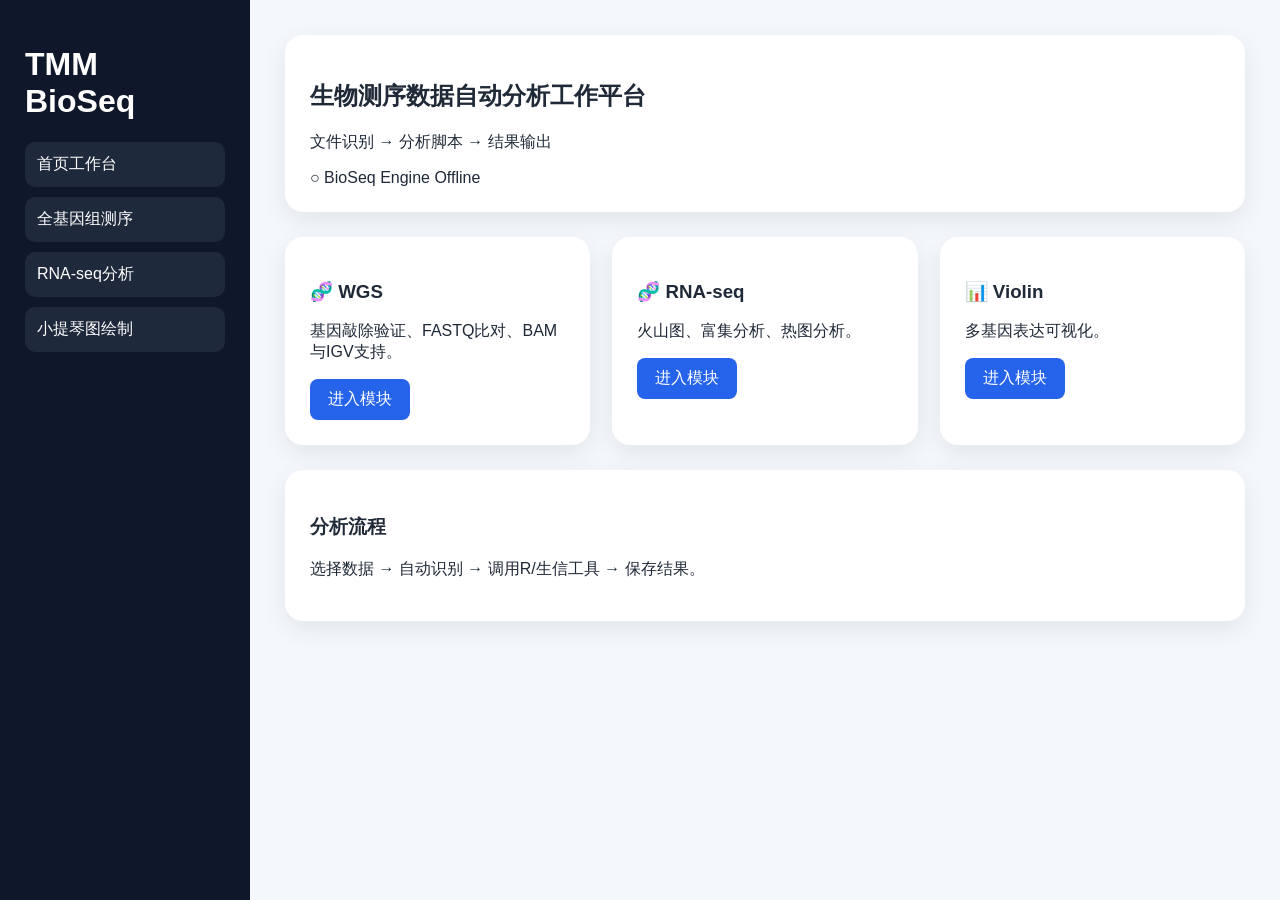
==== index.html @ 5883e207 "Update TMM homepage to v1 frontend" ====
<!DOCTYPE html>
<html lang="zh-CN">
<head>
<meta charset="UTF-8">
<meta name="viewport" content="width=device-width,initial-scale=1.0">
<title>TMM BioSeq Analysis Platform</title>
<link rel="stylesheet" href="assets/style.css">
</head>
<body>
<div class="layout">
<div class="sidebar">
<h1>TMM<br>BioSeq</h1>
<a href="index.html">首页工作台</a>
<a href="WGS/index.html">全基因组测序</a>
<a href="RNAseq/index.html">RNA-seq分析</a>
<a href="Violin/index.html">小提琴图绘制</a>
</div>
<div class="main">
<div class="header">
<h2>生物测序数据自动分析工作平台</h2>
<p>文件识别 → 分析脚本 → 结果输出</p>
<div id="engineStatus">检测分析引擎...</div>
</div>
<div class="cards">
<div class="card"><h3>🧬 WGS</h3><p>基因敲除验证、FASTQ比对、BAM与IGV支持。</p><a href="WGS/index.html">进入模块</a></div>
<div class="card"><h3>🧬 RNA-seq</h3><p>火山图、富集分析、热图分析。</p><a href="RNAseq/index.html">进入模块</a></div>
<div class="card"><h3>📊 Violin</h3><p>多基因表达可视化。</p><a href="Violin/index.html">进入模块</a></div>
</div>
<div class="panel"><h3>分析流程</h3><p>选择数据 → 自动识别 → 调用R/生信工具 → 保存结果。</p></div>
</div>
</div>
<script src="assets/app.js"></script>
</body>
</html>
---- assets/style.css ----
*{box-sizing:border-box}body{margin:0;font-family:"Microsoft YaHei",Arial;background:#f4f7fb;color:#1f2937}.navbar{height:64px;background:#fff;padding:0 35px;display:flex;align-items:center;gap:25px;border-bottom:1px solid #ddd}.navbar a{text-decoration:none;color:#334155}.layout{display:flex;min-height:100vh}.sidebar{width:250px;background:#0f172a;color:white;padding:25px}.sidebar a{display:block;color:white;text-decoration:none;padding:12px;margin:10px 0;background:#1e293b;border-radius:10px}.main{flex:1;padding:35px}.card,.panel,.header{background:white;border-radius:18px;padding:25px;margin-bottom:25px;box-shadow:0 8px 25px rgba(0,0,0,.08)}.cards{display:grid;grid-template-columns:repeat(3,1fr);gap:22px}.card a,button{display:inline-block;padding:10px 18px;background:#2563eb;color:white;border:0;border-radius:8px;text-decoration:none;cursor:pointer}.result{padding:20px;background:#fff;border-left:4px solid #2563eb;border-radius:10px}@media(max-width:900px){.cards{grid-template-columns:1fr}.sidebar{display:none}}
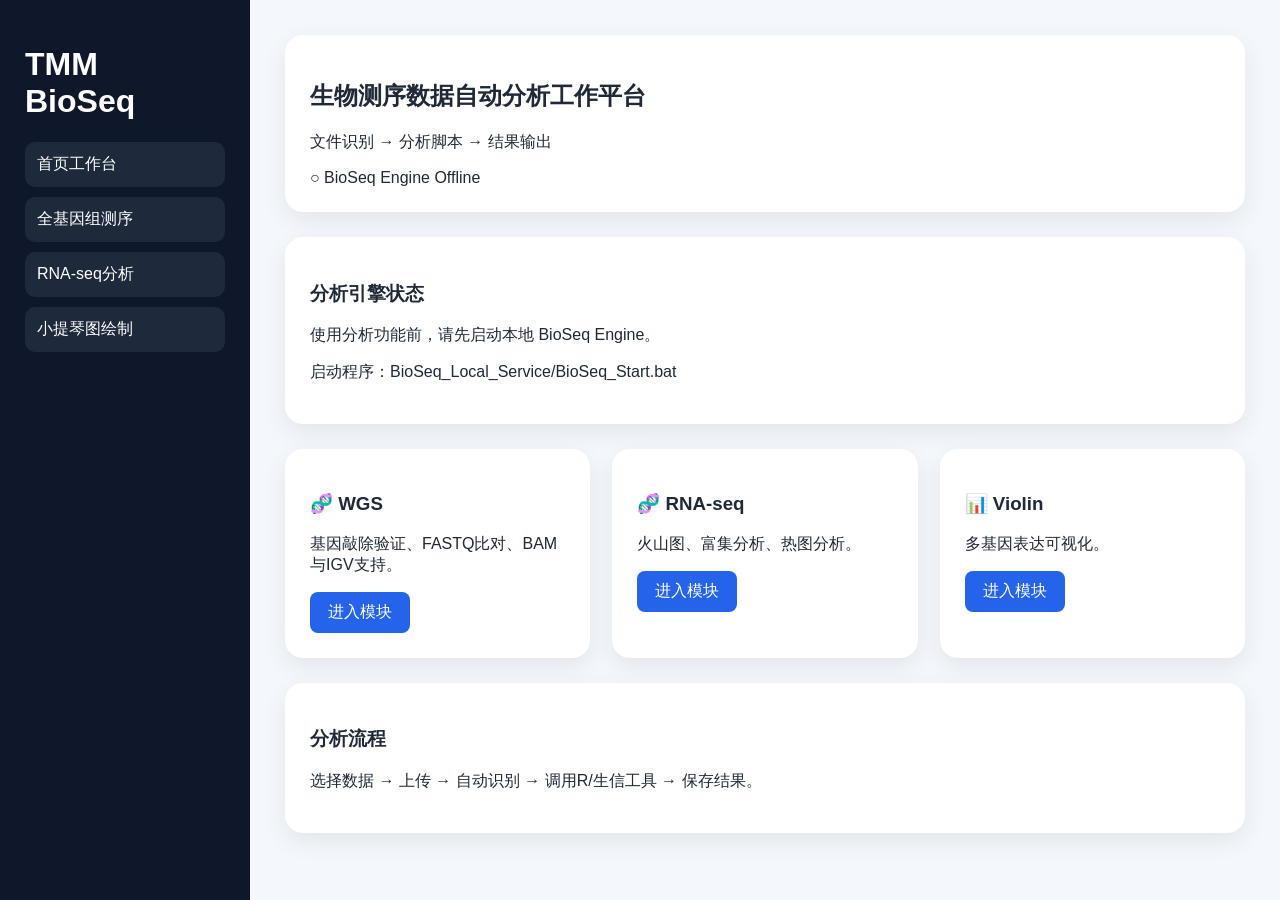
==== commit da3c364b: "Add BioSeq engine operation panel" ====
--- a/index.html
+++ b/index.html
@@ -21,12 +21,19 @@
 <p>文件识别 → 分析脚本 → 结果输出</p>
 <div id="engineStatus">检测分析引擎...</div>
 </div>
+
+<div class="panel">
+<h3>分析引擎状态</h3>
+<p>使用分析功能前，请先启动本地 BioSeq Engine。</p>
+<p>启动程序：BioSeq_Local_Service/BioSeq_Start.bat</p>
+</div>
+
 <div class="cards">
 <div class="card"><h3>🧬 WGS</h3><p>基因敲除验证、FASTQ比对、BAM与IGV支持。</p><a href="WGS/index.html">进入模块</a></div>
 <div class="card"><h3>🧬 RNA-seq</h3><p>火山图、富集分析、热图分析。</p><a href="RNAseq/index.html">进入模块</a></div>
 <div class="card"><h3>📊 Violin</h3><p>多基因表达可视化。</p><a href="Violin/index.html">进入模块</a></div>
 </div>
-<div class="panel"><h3>分析流程</h3><p>选择数据 → 自动识别 → 调用R/生信工具 → 保存结果。</p></div>
+<div class="panel"><h3>分析流程</h3><p>选择数据 → 上传 → 自动识别 → 调用R/生信工具 → 保存结果。</p></div>
 </div>
 </div>
 <script src="assets/app.js"></script>
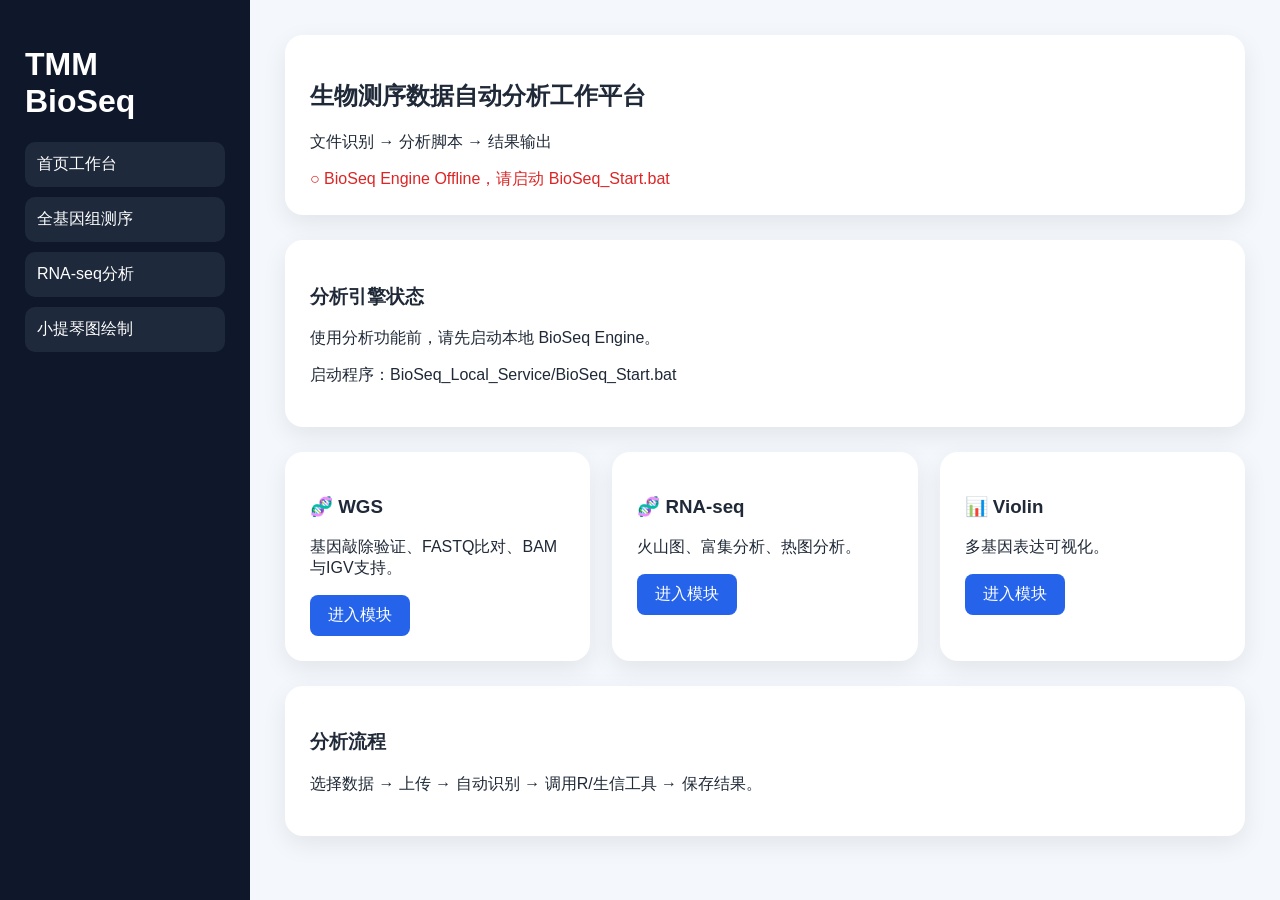
==== commit 889dc85a: "Fix module routes to updated pages" ====
--- a/index.html
+++ b/index.html
@@ -11,9 +11,9 @@
 <div class="sidebar">
 <h1>TMM<br>BioSeq</h1>
 <a href="index.html">首页工作台</a>
-<a href="WGS/index.html">全基因组测序</a>
-<a href="RNAseq/index.html">RNA-seq分析</a>
-<a href="Violin/index.html">小提琴图绘制</a>
+<a href="modules/WGS/index.html">全基因组测序</a>
+<a href="modules/RNAseq/index.html">RNA-seq分析</a>
+<a href="modules/Violin/index.html">小提琴图绘制</a>
 </div>
 <div class="main">
 <div class="header">
@@ -21,17 +21,15 @@
 <p>文件识别 → 分析脚本 → 结果输出</p>
 <div id="engineStatus">检测分析引擎...</div>
 </div>
-
 <div class="panel">
 <h3>分析引擎状态</h3>
 <p>使用分析功能前，请先启动本地 BioSeq Engine。</p>
 <p>启动程序：BioSeq_Local_Service/BioSeq_Start.bat</p>
 </div>
-
 <div class="cards">
-<div class="card"><h3>🧬 WGS</h3><p>基因敲除验证、FASTQ比对、BAM与IGV支持。</p><a href="WGS/index.html">进入模块</a></div>
-<div class="card"><h3>🧬 RNA-seq</h3><p>火山图、富集分析、热图分析。</p><a href="RNAseq/index.html">进入模块</a></div>
-<div class="card"><h3>📊 Violin</h3><p>多基因表达可视化。</p><a href="Violin/index.html">进入模块</a></div>
+<div class="card"><h3>🧬 WGS</h3><p>基因敲除验证、FASTQ比对、BAM与IGV支持。</p><a href="modules/WGS/index.html">进入模块</a></div>
+<div class="card"><h3>🧬 RNA-seq</h3><p>火山图、富集分析、热图分析。</p><a href="modules/RNAseq/index.html">进入模块</a></div>
+<div class="card"><h3>📊 Violin</h3><p>多基因表达可视化。</p><a href="modules/Violin/index.html">进入模块</a></div>
 </div>
 <div class="panel"><h3>分析流程</h3><p>选择数据 → 上传 → 自动识别 → 调用R/生信工具 → 保存结果。</p></div>
 </div>
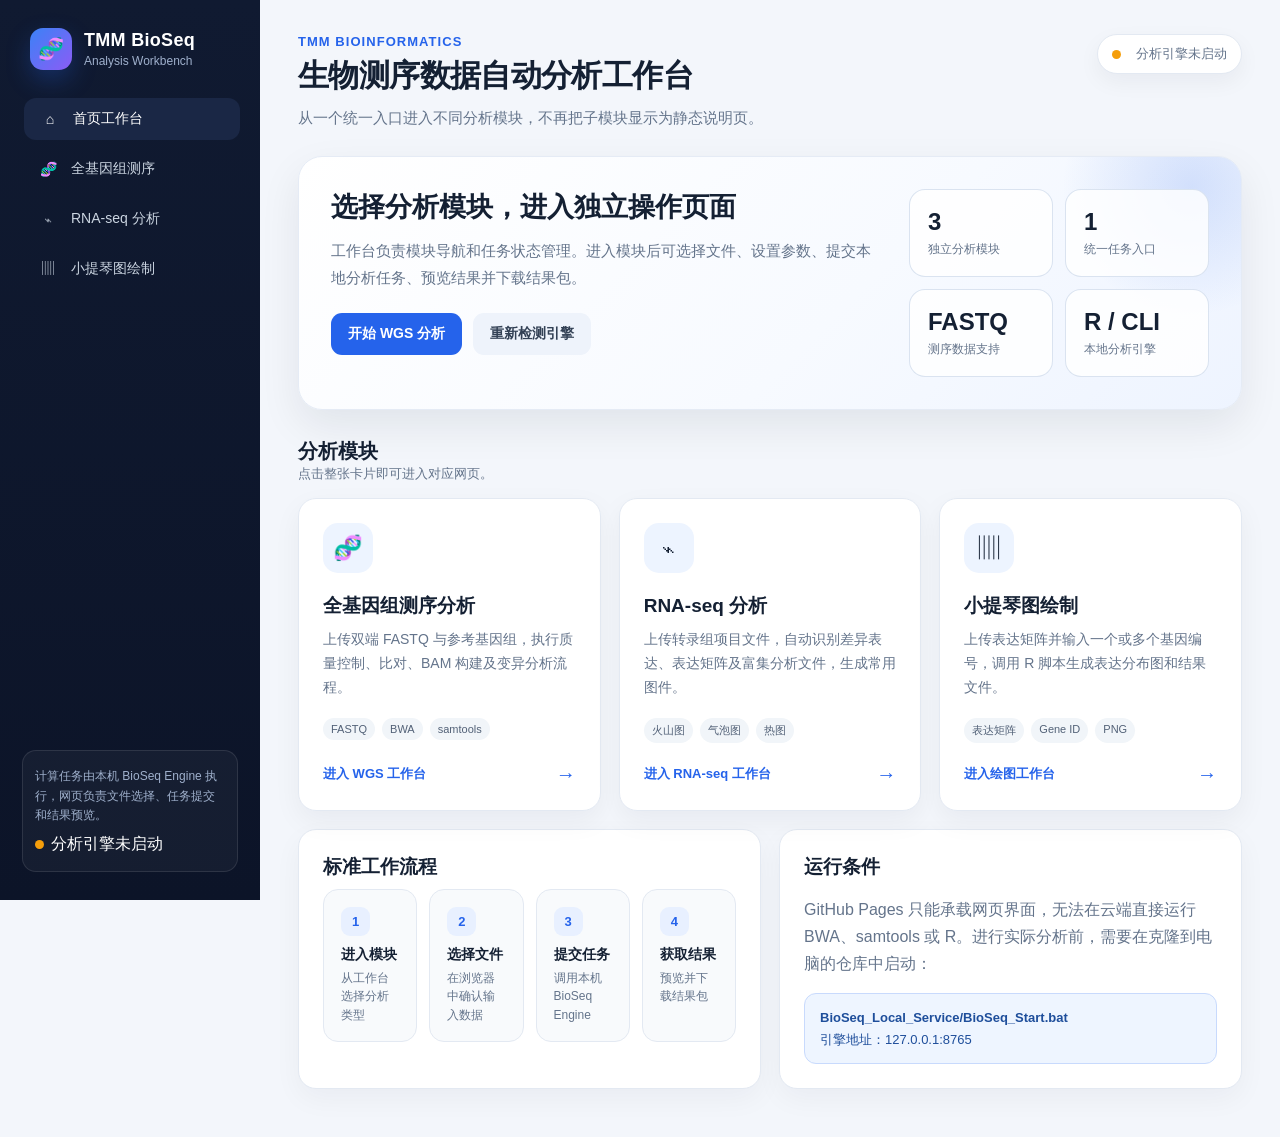
==== commit 573d4076: "Replace homepage with clickable BioSeq workbench" ====
--- a/index.html
+++ b/index.html
@@ -3,37 +3,82 @@
 <head>
 <meta charset="UTF-8">
 <meta name="viewport" content="width=device-width,initial-scale=1.0">
-<title>TMM BioSeq Analysis Platform</title>
-<link rel="stylesheet" href="assets/style.css">
+<meta http-equiv="Cache-Control" content="no-cache, no-store, must-revalidate">
+<title>TMM BioSeq 生物测序分析工作台</title>
+<link rel="stylesheet" href="assets/style.css?v=20260729-2">
 </head>
 <body>
-<div class="layout">
-<div class="sidebar">
-<h1>TMM<br>BioSeq</h1>
-<a href="index.html">首页工作台</a>
-<a href="modules/WGS/index.html">全基因组测序</a>
-<a href="modules/RNAseq/index.html">RNA-seq分析</a>
-<a href="modules/Violin/index.html">小提琴图绘制</a>
+<div class="app-shell">
+  <aside class="sidebar">
+    <div class="brand"><div class="brand-mark">🧬</div><div><strong>TMM BioSeq</strong><span>Analysis Workbench</span></div></div>
+    <nav class="side-nav">
+      <a class="active" href="./"><span class="nav-icon">⌂</span>首页工作台</a>
+      <a href="WGS/?v=20260729-2"><span class="nav-icon">🧬</span>全基因组测序</a>
+      <a href="RNAseq/?v=20260729-2"><span class="nav-icon">⌁</span>RNA-seq 分析</a>
+      <a href="Violin/?v=20260729-2"><span class="nav-icon">▥</span>小提琴图绘制</a>
+    </nav>
+    <div class="sidebar-footer">
+      <p>计算任务由本机 BioSeq Engine 执行，网页负责文件选择、任务提交和结果预览。</p>
+      <div data-engine-status><span class="engine-dot"></span>正在检测分析引擎…</div>
+    </div>
+  </aside>
+
+  <main class="main-content">
+    <div class="topbar">
+      <div><p class="eyebrow">TMM BIOINFORMATICS</p><h1>生物测序数据自动分析工作台</h1><p class="subtitle">从一个统一入口进入不同分析模块，不再把子模块显示为静态说明页。</p></div>
+      <div class="status-pill" data-engine-status><span class="engine-dot"></span>正在检测分析引擎…</div>
+    </div>
+
+    <section class="hero">
+      <div class="hero-copy">
+        <h2>选择分析模块，进入独立操作页面</h2>
+        <p>工作台负责模块导航和任务状态管理。进入模块后可选择文件、设置参数、提交本地分析任务、预览结果并下载结果包。</p>
+        <div class="hero-actions">
+          <a class="btn" href="WGS/?v=20260729-2">开始 WGS 分析</a>
+          <button class="btn secondary" type="button" onclick="checkEngine()">重新检测引擎</button>
+        </div>
+      </div>
+      <div class="hero-metrics">
+        <div class="metric"><strong>3</strong><span>独立分析模块</span></div>
+        <div class="metric"><strong>1</strong><span>统一任务入口</span></div>
+        <div class="metric"><strong>FASTQ</strong><span>测序数据支持</span></div>
+        <div class="metric"><strong>R / CLI</strong><span>本地分析引擎</span></div>
+      </div>
+    </section>
+
+    <div class="section-heading"><div><h2>分析模块</h2><p>点击整张卡片即可进入对应网页。</p></div></div>
+    <section class="module-grid">
+      <a class="module-card" href="WGS/?v=20260729-2">
+        <div class="module-icon">🧬</div><h3>全基因组测序分析</h3>
+        <p>上传双端 FASTQ 与参考基因组，执行质量控制、比对、BAM 构建及变异分析流程。</p>
+        <div class="tag-row"><span class="tag">FASTQ</span><span class="tag">BWA</span><span class="tag">samtools</span></div>
+        <div class="module-enter"><span>进入 WGS 工作台</span><b>→</b></div>
+      </a>
+      <a class="module-card" href="RNAseq/?v=20260729-2">
+        <div class="module-icon">⌁</div><h3>RNA-seq 分析</h3>
+        <p>上传转录组项目文件，自动识别差异表达、表达矩阵及富集分析文件，生成常用图件。</p>
+        <div class="tag-row"><span class="tag">火山图</span><span class="tag">气泡图</span><span class="tag">热图</span></div>
+        <div class="module-enter"><span>进入 RNA-seq 工作台</span><b>→</b></div>
+      </a>
+      <a class="module-card" href="Violin/?v=20260729-2">
+        <div class="module-icon">▥</div><h3>小提琴图绘制</h3>
+        <p>上传表达矩阵并输入一个或多个基因编号，调用 R 脚本生成表达分布图和结果文件。</p>
+        <div class="tag-row"><span class="tag">表达矩阵</span><span class="tag">Gene ID</span><span class="tag">PNG</span></div>
+        <div class="module-enter"><span>进入绘图工作台</span><b>→</b></div>
+      </a>
+    </section>
+
+    <section class="panel-grid">
+      <div class="panel"><h3>标准工作流程</h3><div class="workflow">
+        <div class="workflow-step"><strong>1</strong><b>进入模块</b><span>从工作台选择分析类型</span></div>
+        <div class="workflow-step"><strong>2</strong><b>选择文件</b><span>在浏览器中确认输入数据</span></div>
+        <div class="workflow-step"><strong>3</strong><b>提交任务</b><span>调用本机 BioSeq Engine</span></div>
+        <div class="workflow-step"><strong>4</strong><b>获取结果</b><span>预览并下载结果包</span></div>
+      </div></div>
+      <div class="panel"><h3>运行条件</h3><p>GitHub Pages 只能承载网页界面，无法在云端直接运行 BWA、samtools 或 R。进行实际分析前，需要在克隆到电脑的仓库中启动：</p><div class="notice info"><strong>BioSeq_Local_Service/BioSeq_Start.bat</strong><br>引擎地址：127.0.0.1:8765</div></div>
+    </section>
+  </main>
 </div>
-<div class="main">
-<div class="header">
-<h2>生物测序数据自动分析工作平台</h2>
-<p>文件识别 → 分析脚本 → 结果输出</p>
-<div id="engineStatus">检测分析引擎...</div>
-</div>
-<div class="panel">
-<h3>分析引擎状态</h3>
-<p>使用分析功能前，请先启动本地 BioSeq Engine。</p>
-<p>启动程序：BioSeq_Local_Service/BioSeq_Start.bat</p>
-</div>
-<div class="cards">
-<div class="card"><h3>🧬 WGS</h3><p>基因敲除验证、FASTQ比对、BAM与IGV支持。</p><a href="modules/WGS/index.html">进入模块</a></div>
-<div class="card"><h3>🧬 RNA-seq</h3><p>火山图、富集分析、热图分析。</p><a href="modules/RNAseq/index.html">进入模块</a></div>
-<div class="card"><h3>📊 Violin</h3><p>多基因表达可视化。</p><a href="modules/Violin/index.html">进入模块</a></div>
-</div>
-<div class="panel"><h3>分析流程</h3><p>选择数据 → 上传 → 自动识别 → 调用R/生信工具 → 保存结果。</p></div>
-</div>
-</div>
-<script src="assets/app.js"></script>
+<script src="assets/app.js?v=20260729-2"></script>
 </body>
 </html>
--- a/assets/style.css
+++ b/assets/style.css
@@ -1 +1 @@
-*{box-sizing:border-box}body{margin:0;font-family:"Microsoft YaHei",Arial;background:#f4f7fb;color:#1f2937}.navbar{height:64px;background:#fff;padding:0 35px;display:flex;align-items:center;gap:25px;border-bottom:1px solid #ddd}.navbar a{text-decoration:none;color:#334155}.layout{display:flex;min-height:100vh}.sidebar{width:250px;background:#0f172a;color:white;padding:25px}.sidebar a{display:block;color:white;text-decoration:none;padding:12px;margin:10px 0;background:#1e293b;border-radius:10px}.main{flex:1;padding:35px}.card,.panel,.header{background:white;border-radius:18px;padding:25px;margin-bottom:25px;box-shadow:0 8px 25px rgba(0,0,0,.08)}.cards{display:grid;grid-template-columns:repeat(3,1fr);gap:22px}.card a,button{display:inline-block;padding:10px 18px;background:#2563eb;color:white;border:0;border-radius:8px;text-decoration:none;cursor:pointer}.result{padding:20px;background:#fff;border-left:4px solid #2563eb;border-radius:10px}@media(max-width:900px){.cards{grid-template-columns:1fr}.sidebar{display:none}}+:root{--bg:#f3f6fb;--surface:#ffffff;--surface-soft:#f8fafc;--text:#142033;--muted:#64748b;--line:#e3e9f2;--primary:#2563eb;--primary-dark:#1d4ed8;--success:#059669;--danger:#dc2626;--sidebar:#101a31;--sidebar-soft:#1a2745;--shadow:0 16px 40px rgba(15,23,42,.08);--radius:18px}*{box-sizing:border-box}html{min-height:100%;background:var(--bg)}body{margin:0;min-height:100vh;font-family:"Microsoft YaHei","PingFang SC",Arial,sans-serif;background:var(--bg);color:var(--text)}a{color:inherit}.app-shell{display:grid;grid-template-columns:260px minmax(0,1fr);min-height:100vh}.sidebar{position:sticky;top:0;height:100vh;padding:28px 22px;background:linear-gradient(180deg,#101a31 0%,#0c1428 100%);color:#fff;display:flex;flex-direction:column}.brand{display:flex;align-items:center;gap:12px;padding:0 8px 28px}.brand-mark{width:42px;height:42px;border-radius:13px;display:grid;place-items:center;background:linear-gradient(135deg,#3b82f6,#8b5cf6);font-size:21px;box-shadow:0 10px 24px rgba(37,99,235,.28)}.brand strong{display:block;font-size:18px;letter-spacing:.3px}.brand span{display:block;margin-top:3px;color:#9fb0cc;font-size:12px}.side-nav{display:grid;gap:8px}.side-nav a{display:flex;align-items:center;gap:11px;padding:12px 14px;border-radius:12px;color:#cbd5e1;text-decoration:none;font-size:14px;transition:.2s ease}.side-nav a:hover,.side-nav a.active{background:var(--sidebar-soft);color:#fff;transform:translateX(2px)}.side-nav .nav-icon{width:24px;text-align:center}.sidebar-footer{margin-top:auto;padding:16px 12px;border:1px solid rgba(255,255,255,.1);border-radius:14px;background:rgba(255,255,255,.04)}.sidebar-footer p{margin:0 0 9px;color:#9fb0cc;font-size:12px;line-height:1.6}.engine-dot{display:inline-block;width:9px;height:9px;border-radius:50%;margin-right:7px;background:#f59e0b}.engine-dot.online{background:#10b981}.main-content{min-width:0;padding:34px 38px 48px}.topbar{display:flex;justify-content:space-between;align-items:flex-start;gap:24px;margin-bottom:26px}.eyebrow{margin:0 0 8px;color:var(--primary);font-size:13px;font-weight:700;letter-spacing:.08em;text-transform:uppercase}.topbar h1{margin:0;font-size:31px;line-height:1.25;letter-spacing:-.02em}.subtitle{margin:9px 0 0;color:var(--muted);font-size:15px;line-height:1.7}.status-pill{flex:0 0 auto;display:flex;align-items:center;gap:8px;padding:10px 14px;border:1px solid var(--line);border-radius:999px;background:var(--surface);color:var(--muted);font-size:13px;box-shadow:0 8px 22px rgba(15,23,42,.05)}.hero{position:relative;overflow:hidden;display:grid;grid-template-columns:minmax(0,1.45fr) minmax(300px,.55fr);gap:28px;padding:32px;border-radius:24px;background:linear-gradient(135deg,#ffffff 0%,#f7faff 58%,#eef4ff 100%);border:1px solid #e5ebf5;box-shadow:var(--shadow);margin-bottom:26px}.hero:after{content:"";position:absolute;right:-80px;top:-100px;width:260px;height:260px;border-radius:50%;background:radial-gradient(circle,rgba(37,99,235,.16),rgba(37,99,235,0) 70%)}.hero-copy{position:relative;z-index:1}.hero h2{margin:0 0 12px;font-size:27px}.hero p{max-width:720px;margin:0;color:var(--muted);font-size:15px;line-height:1.8}.hero-actions{display:flex;flex-wrap:wrap;gap:11px;margin-top:22px}.hero-metrics{position:relative;z-index:1;display:grid;grid-template-columns:1fr 1fr;gap:12px}.metric{padding:18px;border-radius:16px;background:rgba(255,255,255,.82);border:1px solid rgba(214,224,239,.9)}.metric strong{display:block;font-size:24px}.metric span{display:block;margin-top:5px;color:var(--muted);font-size:12px}.section-heading{display:flex;justify-content:space-between;align-items:end;gap:18px;margin:28px 0 15px}.section-heading h2{margin:0;font-size:20px}.section-heading p{margin:0;color:var(--muted);font-size:13px}.module-grid{display:grid;grid-template-columns:repeat(3,minmax(0,1fr));gap:18px}.module-card{position:relative;display:flex;flex-direction:column;min-height:250px;padding:24px;border:1px solid var(--line);border-radius:var(--radius);background:var(--surface);text-decoration:none;box-shadow:0 10px 28px rgba(15,23,42,.05);transition:.22s ease}.module-card:hover{transform:translateY(-5px);border-color:#b8cdf8;box-shadow:0 20px 42px rgba(37,99,235,.12)}.module-icon{width:50px;height:50px;border-radius:15px;display:grid;place-items:center;background:#edf4ff;font-size:24px;margin-bottom:20px}.module-card h3{margin:0 0 9px;font-size:19px}.module-card p{margin:0;color:var(--muted);font-size:14px;line-height:1.7}.tag-row{display:flex;flex-wrap:wrap;gap:7px;margin:18px 0 20px}.tag{padding:5px 8px;border-radius:999px;background:#f1f5f9;color:#526177;font-size:11px}.module-enter{margin-top:auto;display:flex;align-items:center;justify-content:space-between;color:var(--primary);font-size:13px;font-weight:700}.module-enter b{font-size:20px;transition:.2s}.module-card:hover .module-enter b{transform:translateX(4px)}.panel-grid{display:grid;grid-template-columns:1fr 1fr;gap:18px;margin-top:18px}.panel,.result-panel{background:var(--surface);border:1px solid var(--line);border-radius:var(--radius);padding:24px;box-shadow:0 10px 28px rgba(15,23,42,.045)}.panel h2,.panel h3,.result-panel h3{margin:0 0 9px}.panel p,.result-panel p{color:var(--muted);line-height:1.7}.workflow{display:grid;grid-template-columns:repeat(4,1fr);gap:12px}.workflow-step{padding:17px;border-radius:15px;background:var(--surface-soft);border:1px solid var(--line)}.workflow-step strong{display:grid;place-items:center;width:29px;height:29px;border-radius:9px;background:#e8f0ff;color:var(--primary);font-size:13px;margin-bottom:10px}.workflow-step b{display:block;font-size:14px}.workflow-step span{display:block;margin-top:5px;color:var(--muted);font-size:12px;line-height:1.55}.btn{display:inline-flex;align-items:center;justify-content:center;gap:8px;min-height:42px;padding:0 17px;border:0;border-radius:11px;background:var(--primary);color:#fff;text-decoration:none;font:inherit;font-size:14px;font-weight:700;cursor:pointer;transition:.18s ease}.btn:hover{background:var(--primary-dark);transform:translateY(-1px)}.btn:disabled{opacity:.48;cursor:not-allowed;transform:none}.btn.secondary{background:#eef3fb;color:#334155}.btn.secondary:hover{background:#e4ebf5}.btn.danger{background:#fee2e2;color:#b91c1c}.btn.small{min-height:36px;padding:0 13px;font-size:12px}.module-page{max-width:1320px;margin:0 auto}.page-head{display:flex;justify-content:space-between;align-items:flex-start;gap:24px;margin-bottom:22px}.page-title{display:flex;align-items:flex-start;gap:15px}.page-title .module-icon{margin:0}.page-title h1{margin:0;font-size:28px}.page-title p{margin:8px 0 0;color:var(--muted);line-height:1.7}.form-grid{display:grid;grid-template-columns:repeat(2,minmax(0,1fr));gap:16px}.field{display:grid;gap:8px}.field.full{grid-column:1/-1}.field label{font-size:13px;font-weight:700}.field small{color:var(--muted);font-size:12px;line-height:1.55}input,textarea,select{width:100%;min-height:44px;padding:10px 12px;border:1px solid #d8e0ec;border-radius:11px;background:#fff;color:var(--text);font:inherit;outline:none;transition:.18s}textarea{min-height:110px;resize:vertical}input:focus,textarea:focus,select:focus{border-color:#86aaf4;box-shadow:0 0 0 4px rgba(37,99,235,.1)}input[type=file]{padding:9px;background:#fbfdff}.action-row{display:flex;flex-wrap:wrap;gap:10px;margin-top:18px}.file-summary{display:grid;gap:9px;margin-top:14px}.file-item{display:flex;align-items:center;justify-content:space-between;gap:14px;padding:11px 13px;border-radius:11px;background:#f8fafc;border:1px solid var(--line);font-size:12px}.file-item strong{overflow:hidden;text-overflow:ellipsis;white-space:nowrap}.file-item span{flex:0 0 auto;color:var(--muted)}.result-panel{margin-top:18px}.result-box{min-height:100px;padding:16px;border-radius:13px;background:#0f172a;color:#d9e4f4;font-family:Consolas,monospace;font-size:12px;line-height:1.7;white-space:pre-wrap;overflow:auto}.result-files{display:grid;gap:10px;margin-top:14px}.result-file{display:flex;align-items:center;justify-content:space-between;gap:12px;padding:11px 13px;border:1px solid var(--line);border-radius:11px;background:#fff}.result-file a{color:var(--primary);font-size:12px}.preview-image{display:block;max-width:100%;margin-top:15px;border-radius:12px;border:1px solid var(--line)}.notice{padding:13px 15px;border-radius:12px;background:#fff8e6;border:1px solid #f6d98a;color:#8a5a00;font-size:13px;line-height:1.65}.notice.info{background:#eef5ff;border-color:#c8dafd;color:#1e4e9b}.back-link{display:inline-flex;align-items:center;gap:7px;color:var(--muted);text-decoration:none;font-size:13px}.back-link:hover{color:var(--primary)}@media(max-width:1100px){.module-grid{grid-template-columns:1fr 1fr}.hero{grid-template-columns:1fr}.panel-grid{grid-template-columns:1fr}.workflow{grid-template-columns:1fr 1fr}}@media(max-width:760px){.app-shell{display:block}.sidebar{position:relative;width:100%;height:auto;padding:18px}.brand{padding-bottom:15px}.side-nav{grid-template-columns:repeat(2,1fr)}.sidebar-footer{display:none}.main-content{padding:24px 16px 36px}.topbar,.page-head{display:block}.status-pill{margin-top:15px;width:max-content}.module-grid,.form-grid{grid-template-columns:1fr}.hero{padding:23px}.hero-metrics{grid-template-columns:1fr 1fr}.workflow{grid-template-columns:1fr}.field.full{grid-column:auto}.side-nav a{margin:0}.topbar h1,.page-title h1{font-size:25px}}
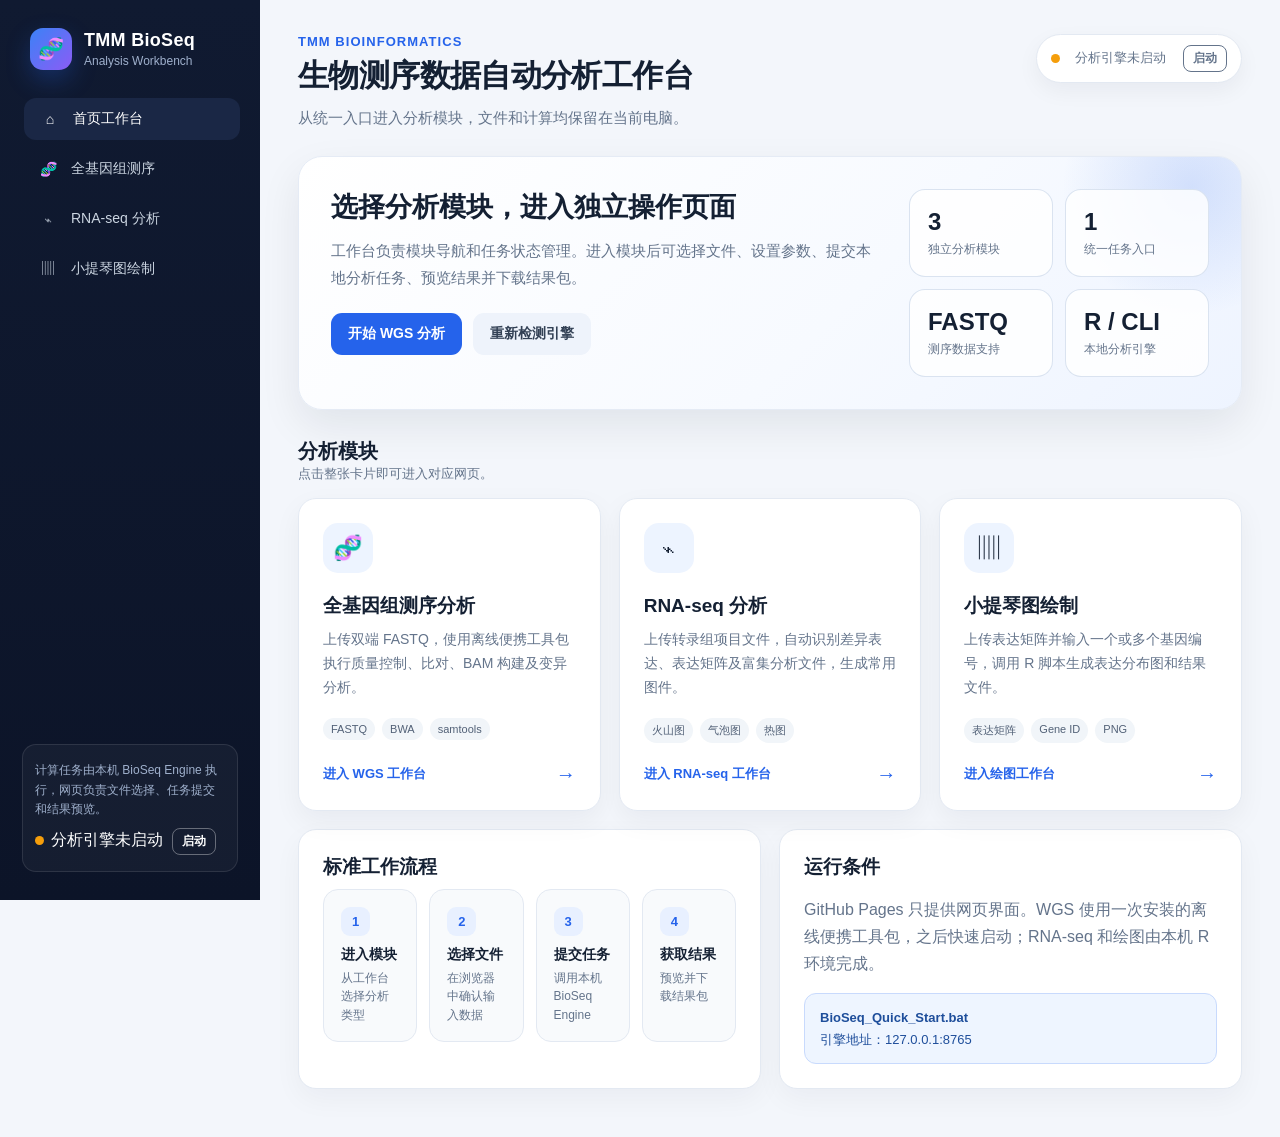
==== commit 30c4d2d6: "Use fast BioSeq engine detection across homepage" ====
--- a/index.html
+++ b/index.html
@@ -4,8 +4,11 @@
 <meta charset="UTF-8">
 <meta name="viewport" content="width=device-width,initial-scale=1.0">
 <meta http-equiv="Cache-Control" content="no-cache, no-store, must-revalidate">
+<meta http-equiv="Pragma" content="no-cache">
+<meta http-equiv="Expires" content="0">
 <title>TMM BioSeq 生物测序分析工作台</title>
-<link rel="stylesheet" href="assets/style.css?v=20260729-2">
+<link rel="stylesheet" href="assets/style.css?v=20260730-4">
+<link rel="stylesheet" href="assets/engine-status.css?v=20260730-4">
 </head>
 <body>
 <div class="app-shell">
@@ -13,20 +16,20 @@
     <div class="brand"><div class="brand-mark">🧬</div><div><strong>TMM BioSeq</strong><span>Analysis Workbench</span></div></div>
     <nav class="side-nav">
       <a class="active" href="./"><span class="nav-icon">⌂</span>首页工作台</a>
-      <a href="WGS/?v=20260729-2"><span class="nav-icon">🧬</span>全基因组测序</a>
-      <a href="RNAseq/?v=20260729-2"><span class="nav-icon">⌁</span>RNA-seq 分析</a>
-      <a href="Violin/?v=20260729-2"><span class="nav-icon">▥</span>小提琴图绘制</a>
+      <a href="WGS/?v=20260730-4"><span class="nav-icon">🧬</span>全基因组测序</a>
+      <a href="RNAseq/?v=20260730-4"><span class="nav-icon">⌁</span>RNA-seq 分析</a>
+      <a href="Violin/?v=20260730-4"><span class="nav-icon">▥</span>小提琴图绘制</a>
     </nav>
     <div class="sidebar-footer">
       <p>计算任务由本机 BioSeq Engine 执行，网页负责文件选择、任务提交和结果预览。</p>
-      <div data-engine-status><span class="engine-dot"></span>正在检测分析引擎…</div>
+      <div data-engine-status><span class="engine-dot"></span>正在快速检测分析引擎…</div>
     </div>
   </aside>
 
   <main class="main-content">
     <div class="topbar">
-      <div><p class="eyebrow">TMM BIOINFORMATICS</p><h1>生物测序数据自动分析工作台</h1><p class="subtitle">从一个统一入口进入不同分析模块，不再把子模块显示为静态说明页。</p></div>
-      <div class="status-pill" data-engine-status><span class="engine-dot"></span>正在检测分析引擎…</div>
+      <div><p class="eyebrow">TMM BIOINFORMATICS</p><h1>生物测序数据自动分析工作台</h1><p class="subtitle">从统一入口进入分析模块，文件和计算均保留在当前电脑。</p></div>
+      <div class="status-pill" data-engine-status><span class="engine-dot"></span>正在快速检测分析引擎…</div>
     </div>
 
     <section class="hero">
@@ -34,7 +37,7 @@
         <h2>选择分析模块，进入独立操作页面</h2>
         <p>工作台负责模块导航和任务状态管理。进入模块后可选择文件、设置参数、提交本地分析任务、预览结果并下载结果包。</p>
         <div class="hero-actions">
-          <a class="btn" href="WGS/?v=20260729-2">开始 WGS 分析</a>
+          <a class="btn" href="WGS/?v=20260730-4">开始 WGS 分析</a>
           <button class="btn secondary" type="button" onclick="checkEngine()">重新检测引擎</button>
         </div>
       </div>
@@ -48,19 +51,19 @@
 
     <div class="section-heading"><div><h2>分析模块</h2><p>点击整张卡片即可进入对应网页。</p></div></div>
     <section class="module-grid">
-      <a class="module-card" href="WGS/?v=20260729-2">
+      <a class="module-card" href="WGS/?v=20260730-4">
         <div class="module-icon">🧬</div><h3>全基因组测序分析</h3>
-        <p>上传双端 FASTQ 与参考基因组，执行质量控制、比对、BAM 构建及变异分析流程。</p>
+        <p>上传双端 FASTQ，使用离线便携工具包执行质量控制、比对、BAM 构建及变异分析。</p>
         <div class="tag-row"><span class="tag">FASTQ</span><span class="tag">BWA</span><span class="tag">samtools</span></div>
         <div class="module-enter"><span>进入 WGS 工作台</span><b>→</b></div>
       </a>
-      <a class="module-card" href="RNAseq/?v=20260729-2">
+      <a class="module-card" href="RNAseq/?v=20260730-4">
         <div class="module-icon">⌁</div><h3>RNA-seq 分析</h3>
         <p>上传转录组项目文件，自动识别差异表达、表达矩阵及富集分析文件，生成常用图件。</p>
         <div class="tag-row"><span class="tag">火山图</span><span class="tag">气泡图</span><span class="tag">热图</span></div>
         <div class="module-enter"><span>进入 RNA-seq 工作台</span><b>→</b></div>
       </a>
-      <a class="module-card" href="Violin/?v=20260729-2">
+      <a class="module-card" href="Violin/?v=20260730-4">
         <div class="module-icon">▥</div><h3>小提琴图绘制</h3>
         <p>上传表达矩阵并输入一个或多个基因编号，调用 R 脚本生成表达分布图和结果文件。</p>
         <div class="tag-row"><span class="tag">表达矩阵</span><span class="tag">Gene ID</span><span class="tag">PNG</span></div>
@@ -75,10 +78,10 @@
         <div class="workflow-step"><strong>3</strong><b>提交任务</b><span>调用本机 BioSeq Engine</span></div>
         <div class="workflow-step"><strong>4</strong><b>获取结果</b><span>预览并下载结果包</span></div>
       </div></div>
-      <div class="panel"><h3>运行条件</h3><p>GitHub Pages 只能承载网页界面，无法在云端直接运行 BWA、samtools 或 R。进行实际分析前，需要在克隆到电脑的仓库中启动：</p><div class="notice info"><strong>BioSeq_Local_Service/BioSeq_Start.bat</strong><br>引擎地址：127.0.0.1:8765</div></div>
+      <div class="panel"><h3>运行条件</h3><p>GitHub Pages 只提供网页界面。WGS 使用一次安装的离线便携工具包，之后快速启动；RNA-seq 和绘图由本机 R 环境完成。</p><div class="notice info"><strong>BioSeq_Quick_Start.bat</strong><br>引擎地址：127.0.0.1:8765</div></div>
     </section>
   </main>
 </div>
-<script src="assets/app.js?v=20260729-2"></script>
+<script src="assets/app.js?v=20260730-4"></script>
 </body>
-</html>+</html>
--- a/assets/engine-status.css
+++ b/assets/engine-status.css
@@ -0,0 +1 @@
+.engine-start-btn{margin-left:9px;padding:4px 9px;border:1px solid currentColor;border-radius:8px;background:transparent;color:inherit;font:inherit;font-size:12px;font-weight:700;cursor:pointer}.engine-start-btn:hover{background:rgba(37,99,235,.1)}.sidebar .engine-start-btn{border-color:rgba(255,255,255,.35);color:#fff}.sidebar .engine-start-btn:hover{background:rgba(255,255,255,.12)}.engine-dot.starting{background:#3b82f6;animation:bioseq-pulse 1.1s ease-in-out infinite}.engine-status-text{line-height:1.45}@keyframes bioseq-pulse{0%,100%{opacity:.4;transform:scale(.8)}50%{opacity:1;transform:scale(1.15)}}
